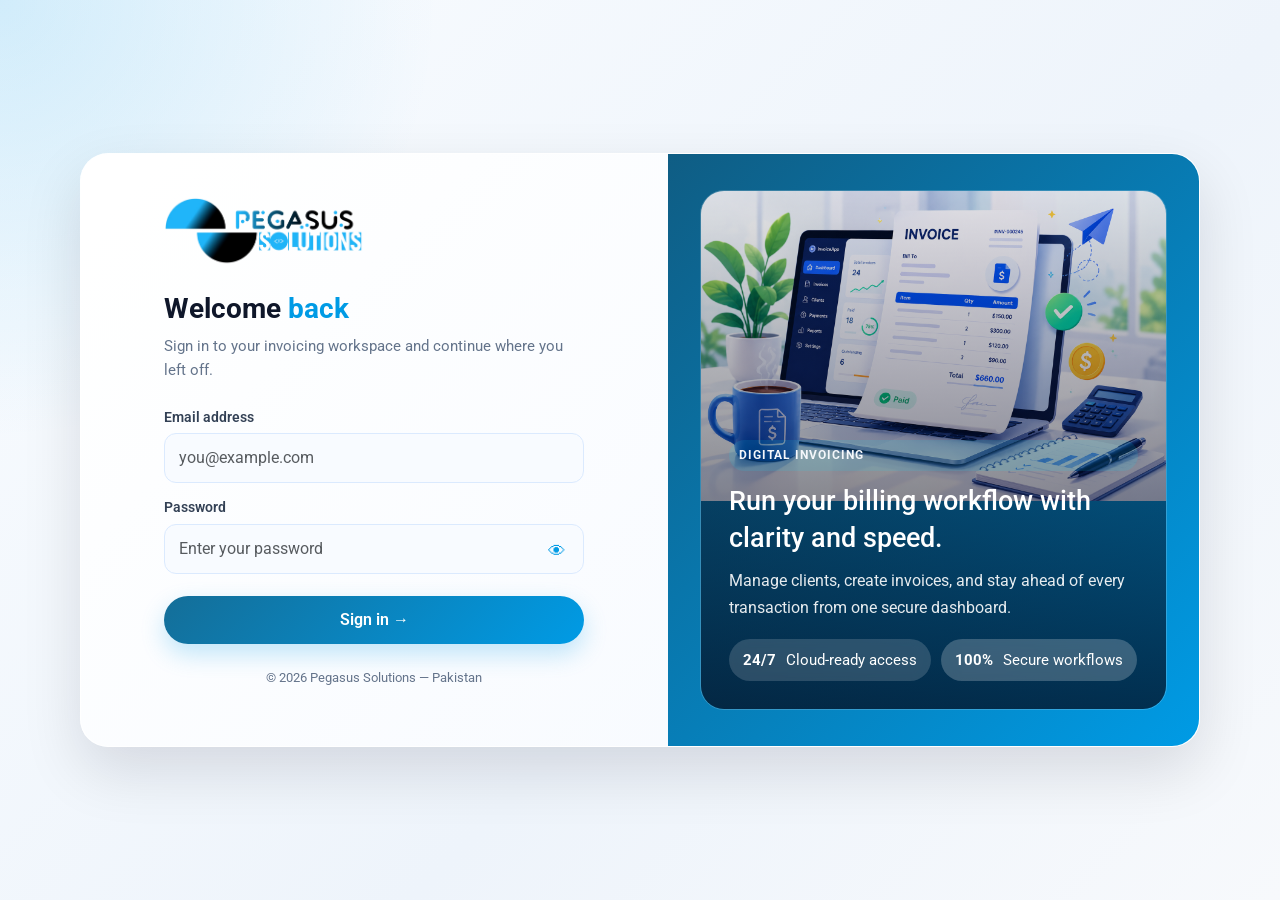
==== frontend/index.html @ a4c46595 "cache versioning" ====
<!DOCTYPE html>
<html lang="en">
<head>
<meta charset="UTF-8">
<meta name="viewport" content="width=device-width, initial-scale=1.0">
<title>Pegasus Solutions | Login</title>
<link href="https://cdn.jsdelivr.net/npm/bootstrap@5.3.2/dist/css/bootstrap.min.css" rel="stylesheet">
<link href="https://fonts.googleapis.com/css2?family=Roboto:wght@300;400;500;600;700&display=swap" rel="stylesheet">
<link rel="stylesheet" href="./assets/css/login.css?v=1.0">
</head>
<body>
<div class="auth-shell">
    <div class="auth-card">
        <div class="form-panel">
            <div class="form-box">
                <img class="logo" src="./assets/images/new_brand.png" alt="Pegasus Solutions logo">
                <h1 class="title">Welcome <span class="color">back</span></h1>
                <p class="subtitle">Sign in to your invoicing workspace and continue where you left off.</p>

                <div class="field-group">
                    <label for="email">Email address</label>
                    <input id="email" type="email" class="form-control" placeholder="you@example.com">
                </div>

                <div class="field-group password-field">
                    <label for="password">Password</label>
                    <input id="password" type="password" class="form-control" placeholder="Enter your password">
                    <button type="button" class="eye-btn" onclick="togglePassword()" aria-label="Toggle password visibility">👁</button>
                </div>

                <button id="loginBtn" class="btn w-100">Sign in →</button>
                <p class="brand-footer">© 2026 Pegasus Solutions — Pakistan</p>
            </div>
        </div>

        <div class="info-panel">
            <div class="info-card image-hero">
                <img src="./assets/images/index.png" alt="Digital invoicing">
                <div class="hero-overlay">
                    <div class="eyebrow">Digital invoicing</div>
                    <h2>Run your billing workflow with clarity and speed.</h2>
                    <p>Manage clients, create invoices, and stay ahead of every transaction from one secure dashboard.</p>

                    <div class="hero-actions">
                        <div class="stat-pill">
                            <strong>24/7</strong>
                            <span>Cloud-ready access</span>
                        </div>
                        <div class="stat-pill secondary-pill">
                            <strong>100%</strong>
                            <span>Secure workflows</span>
                        </div>
                    </div>
                </div>
            </div>
        </div>
    </div>
</div>
<script src="https://cdn.jsdelivr.net/npm/bootstrap@5.3.2/dist/js/bootstrap.bundle.min.js"></script>
<script>
function togglePassword() {
    const input = document.getElementById("password");
    input.type = input.type === "password" ? "text" : "password";
}
</script>
<script type="module" src="./assets/js/pages/login.js?v=1.0"></script>
<div class="toast-container position-fixed bottom-0 end-0 p-3" id="toastContainer" style="z-index:1100;"></div>
</body>
</html>
---- frontend/assets/css/login.css ----
:root {
    --text-muted: #64748b;
    --accent: #009be5;
    --accent-2: #146e98;
    --panel: #ffffff;
    --bg: #f4f7fb;
}

* {
    box-sizing: border-box;
}

body {
    margin: 0;
    min-height: 100vh;
    font-family: 'Roboto', sans-serif;
    background:
        radial-gradient(circle at top left, rgba(0, 155, 229, 0.16), transparent 28%),
        linear-gradient(135deg, #f9fcff 0%, #eef4fb 60%, #f7f9fc 100%);
    color: #0f172a;
    display: grid;
    place-items: center;
    padding: 24px;
}

.auth-shell {
    width: 100%;
    max-width: 1120px;
}

.auth-card {
    display: grid;
    grid-template-columns: 1.05fr 0.95fr;
    background: rgba(255, 255, 255, 0.9);
    border: 1px solid rgba(255, 255, 255, 0.7);
    border-radius: 28px;
    overflow: hidden;
    box-shadow: 0 24px 60px rgba(2, 6, 23, 0.12);
    backdrop-filter: blur(18px);
}

.form-panel {
    padding: 42px 36px;
    display: flex;
    align-items: center;
    justify-content: center;
    background: linear-gradient(135deg, rgba(255,255,255,0.98), rgba(248,251,255,0.95));
}

.form-box {
    width: 100%;
    max-width: 420px;
}

.eyebrow {
    display: inline-flex;
    align-items: center;
    gap: 8px;
    padding: 6px 10px;
    border-radius: 999px;
    background: rgba(0, 217, 255, 0.12);
    color: var(--bg);
    font-size: 0.78rem;
    font-weight: 700;
    letter-spacing: 0.08em;
    text-transform: uppercase;
    margin-bottom: 12px;
}

.logo {
    height: 72px;
    margin-bottom: 24px;
}

.title {
    font-size: clamp(1.7rem, 2.2vw, 2.2rem);
    font-weight: 700;
    margin: 0 0 8px;
    line-height: 1.2;
}

.color {
    color: var(--accent);
}

.subtitle {
    font-size: 0.96rem;
    color: var(--text-muted);
    margin: 0 0 24px;
    line-height: 1.6;
}

.field-group {
    margin-bottom: 14px;
}

.field-group label {
    display: block;
    margin-bottom: 6px;
    font-size: 0.86rem;
    font-weight: 600;
    color: #334155;
}

.form-control {
    width: 100%;
    border-radius: 12px;
    padding: 12px 14px;
    border: 1px solid #dbeafe;
    background: #f8fbff;
    transition: all 0.2s ease;
}

.form-control:focus {
    outline: none;
    border-color: var(--accent);
    box-shadow: 0 0 0 3px rgba(0, 155, 229, 0.14);
    background: #ffffff;
}

.password-field {
    position: relative;
}

.eye-btn {
    position: absolute;
    right: 12px;
    top: 40px;
    border: none;
    background: transparent;
    cursor: pointer;
    font-size: 1.1rem;
    color: var(--accent);
}

#loginBtn {
    border-radius: 999px;
    padding: 12px 16px;
    margin-top: 8px;
    border: none;
    background: linear-gradient(135deg, var(--accent-2) 0%, var(--accent) 100%);
    color: white;
    font-weight: 600;
    box-shadow: 0 10px 24px rgba(0, 155, 229, 0.24);
}

#loginBtn:hover {
    color: white;
    transform: translateY(-1px);
}

.brand-footer {
    margin-top: 24px;
    text-align: center;
    color: var(--text-muted);
    font-size: 0.84rem;
}

.info-panel {
    background: linear-gradient(135deg, #0f5d84 0%, #009be5 100%);
    padding: 32px;
    display: flex;
    align-items: center;
}

.info-card {
    color: white;
    border-radius: 24px;
    overflow: hidden;
    border: 1px solid rgba(255, 255, 255, 0.18);
    box-shadow: inset 0 1px 0 rgba(255,255,255,0.2);
    position: relative;
    min-height: 100%;
}

.image-hero {
    position: relative;
    min-height: 520px;
}

.image-hero img {
    display: block;
    width: 100%;
    height: 100%;
    object-fit: cover;
    object-position: center;
}

.hero-overlay {
    position: absolute;
    inset: 0;
    padding: 28px;
    display: flex;
    flex-direction: column;
    justify-content: flex-end;
    background: linear-gradient(180deg, rgba(2, 6, 23, 0.1) 0%, rgba(2, 6, 23, 0.72) 100%);
}

.hero-overlay h2 {
    font-size: 1.7rem;
    margin: 0 0 10px;
    line-height: 1.35;
    max-width: 420px;
}

.hero-overlay p {
    color: rgba(255,255,255,0.9);
    line-height: 1.7;
    margin: 0 0 18px;
    max-width: 420px;
}

.hero-actions {
    display: flex;
    flex-wrap: wrap;
    gap: 10px;
}

.stat-pill {
    display: inline-flex;
    align-items: center;
    gap: 10px;
    padding: 10px 14px;
    border-radius: 999px;
    background: rgba(255, 255, 255, 0.16);
    font-size: 0.92rem;
    backdrop-filter: blur(8px);
}

.secondary-pill {
    background: rgba(255, 255, 255, 0.22);
}

@media (max-width: 900px) {
    .auth-card {
        grid-template-columns: 1fr;
    }

    .info-panel {
        order: -1;
    }
}

@media (max-width: 576px) {
    body {
        padding: 12px;
    }

    .form-panel {
        padding: 28px 20px;
    }

    .info-panel {
        padding: 20px;
    }

    .logo {
        height: 60px;
    }
}
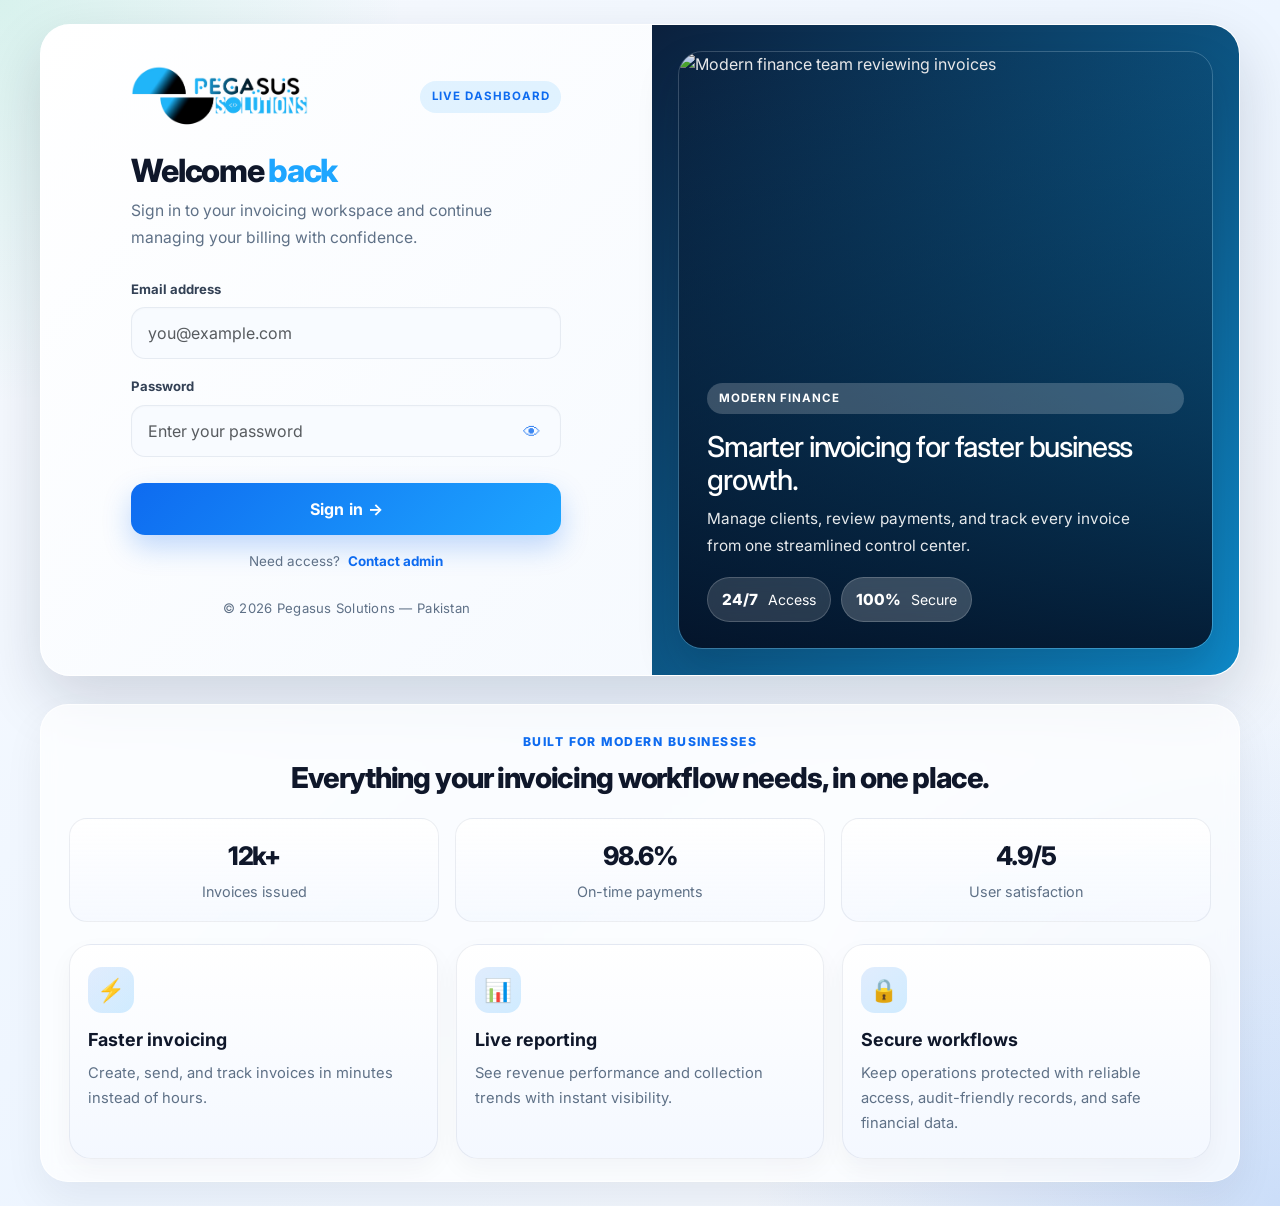
==== commit 10879888: "login update" ====
--- a/frontend/index.html
+++ b/frontend/index.html
@@ -3,19 +3,23 @@
 <head>
 <meta charset="UTF-8">
 <meta name="viewport" content="width=device-width, initial-scale=1.0">
-<title>Pegasus Solutions | Login</title>
+<title>Pegasus Solutions | Secure invoicing</title>
 <link href="https://cdn.jsdelivr.net/npm/bootstrap@5.3.2/dist/css/bootstrap.min.css" rel="stylesheet">
-<link href="https://fonts.googleapis.com/css2?family=Roboto:wght@300;400;500;600;700&display=swap" rel="stylesheet">
-<link rel="stylesheet" href="./assets/css/login.css?v=1.0">
+<link href="https://fonts.googleapis.com/css2?family=Inter:wght@400;500;600;700;800&display=swap" rel="stylesheet">
+<link rel="stylesheet" href="./assets/css/login.css?v=1.4">
 </head>
 <body>
 <div class="auth-shell">
     <div class="auth-card">
         <div class="form-panel">
             <div class="form-box">
-                <img class="logo" src="./assets/images/new_brand.png" alt="Pegasus Solutions logo">
+                <div class="brand-row">
+                    <img class="logo" src="./assets/images/new_brand.png" alt="Pegasus Solutions logo">
+                    <span class="status-badge">Live dashboard</span>
+                </div>
+
                 <h1 class="title">Welcome <span class="color">back</span></h1>
-                <p class="subtitle">Sign in to your invoicing workspace and continue where you left off.</p>
+                <p class="subtitle">Sign in to your invoicing workspace and continue managing your billing with confidence.</p>
 
                 <div class="field-group">
                     <label for="email">Email address</label>
@@ -28,27 +32,31 @@
                     <button type="button" class="eye-btn" onclick="togglePassword()" aria-label="Toggle password visibility">👁</button>
                 </div>
 
-                <button id="loginBtn" class="btn w-100">Sign in →</button>
+                <button id="loginBtn" class="btn w-100">Sign in <span aria-hidden="true">→</span></button>
+                <div class="support-row">
+                    <span>Need access?</span>
+                    <a href="#">Contact admin</a>
+                </div>
                 <p class="brand-footer">© 2026 Pegasus Solutions — Pakistan</p>
             </div>
         </div>
 
         <div class="info-panel">
             <div class="info-card image-hero">
-                <img src="./assets/images/index.png" alt="Digital invoicing">
+                <img src="https://images.unsplash.com/photo-1552664730-d307ca884978?auto=format&fit=crop&w=1200&q=80" alt="Modern finance team reviewing invoices">
                 <div class="hero-overlay">
-                    <div class="eyebrow">Digital invoicing</div>
-                    <h2>Run your billing workflow with clarity and speed.</h2>
-                    <p>Manage clients, create invoices, and stay ahead of every transaction from one secure dashboard.</p>
+                    <div class="eyebrow">Modern finance</div>
+                    <h2>Smarter invoicing for faster business growth.</h2>
+                    <p>Manage clients, review payments, and track every invoice from one streamlined control center.</p>
 
                     <div class="hero-actions">
                         <div class="stat-pill">
                             <strong>24/7</strong>
-                            <span>Cloud-ready access</span>
+                            <span>Access</span>
                         </div>
                         <div class="stat-pill secondary-pill">
                             <strong>100%</strong>
-                            <span>Secure workflows</span>
+                            <span>Secure</span>
                         </div>
                     </div>
                 </div>
@@ -56,6 +64,49 @@
         </div>
     </div>
 </div>
+
+<section class="insight-band" aria-label="Product highlights">
+    <div class="insight-head">
+        <p class="section-kicker">Built for modern businesses</p>
+        <h2>Everything your invoicing workflow needs, in one place.</h2>
+    </div>
+
+    <div class="stat-row">
+        <div class="mini-stat">
+            <strong>12k+</strong>
+            <span>Invoices issued</span>
+        </div>
+        <div class="mini-stat">
+            <strong>98.6%</strong>
+            <span>On-time payments</span>
+        </div>
+        <div class="mini-stat">
+            <strong>4.9/5</strong>
+            <span>User satisfaction</span>
+        </div>
+    </div>
+
+    <div class="feature-grid">
+        <article class="feature-card">
+            <div class="feature-icon">⚡</div>
+            <h3>Faster invoicing</h3>
+            <p>Create, send, and track invoices in minutes instead of hours.</p>
+        </article>
+
+        <article class="feature-card">
+            <div class="feature-icon">📊</div>
+            <h3>Live reporting</h3>
+            <p>See revenue performance and collection trends with instant visibility.</p>
+        </article>
+
+        <article class="feature-card">
+            <div class="feature-icon">🔒</div>
+            <h3>Secure workflows</h3>
+            <p>Keep operations protected with reliable access, audit-friendly records, and safe financial data.</p>
+        </article>
+    </div>
+</section>
+
 <script src="https://cdn.jsdelivr.net/npm/bootstrap@5.3.2/dist/js/bootstrap.bundle.min.js"></script>
 <script>
 function togglePassword() {
@@ -63,7 +114,7 @@
     input.type = input.type === "password" ? "text" : "password";
 }
 </script>
-<script type="module" src="./assets/js/pages/login.js?v=1.0"></script>
+<script type="module" src="./assets/js/pages/login.js?v=1.4"></script>
 <div class="toast-container position-fixed bottom-0 end-0 p-3" id="toastContainer" style="z-index:1100;"></div>
 </body>
 </html>
--- a/frontend/assets/css/login.css
+++ b/frontend/assets/css/login.css
@@ -1,9 +1,13 @@
 :root {
-    --text-muted: #64748b;
-    --accent: #009be5;
-    --accent-2: #146e98;
-    --panel: #ffffff;
-    --bg: #f4f7fb;
+    --text: #0f172a;
+    --text-muted: #5f7187;
+    --accent: #1ea6ff;
+    --accent-strong: #0e6bf0;
+    --accent-soft: rgba(30, 166, 255, 0.12);
+    --panel: rgba(255, 255, 255, 0.9);
+    --panel-strong: #f6faff;
+    --border: rgba(148, 163, 184, 0.18);
+    --shadow: 0 24px 60px rgba(15, 23, 42, 0.15);
 }
 
 * {
@@ -13,11 +17,12 @@
 body {
     margin: 0;
     min-height: 100vh;
-    font-family: 'Roboto', sans-serif;
+    font-family: 'Inter', sans-serif;
     background:
-        radial-gradient(circle at top left, rgba(0, 155, 229, 0.16), transparent 28%),
-        linear-gradient(135deg, #f9fcff 0%, #eef4fb 60%, #f7f9fc 100%);
-    color: #0f172a;
+        radial-gradient(circle at top left, rgba(16, 185, 129, 0.14), transparent 23%),
+        radial-gradient(circle at bottom right, rgba(14, 107, 240, 0.18), transparent 30%),
+        linear-gradient(135deg, #f9fbff 0%, #edf5ff 52%, #f5f7fb 100%);
+    color: var(--text);
     display: grid;
     place-items: center;
     padding: 24px;
@@ -25,58 +30,189 @@
 
 .auth-shell {
     width: 100%;
-    max-width: 1120px;
+    max-width: 1200px;
 }
 
 .auth-card {
     display: grid;
-    grid-template-columns: 1.05fr 0.95fr;
-    background: rgba(255, 255, 255, 0.9);
-    border: 1px solid rgba(255, 255, 255, 0.7);
+    grid-template-columns: 1.02fr 0.98fr;
+    background: var(--panel);
+    border: 1px solid rgba(255, 255, 255, 0.8);
+    border-radius: 30px;
+    overflow: hidden;
+    box-shadow: var(--shadow);
+    backdrop-filter: blur(16px);
+}
+
+.insight-band {
+    width: min(1200px, calc(100% - 24px));
+    margin: 28px auto 0;
+    padding: 28px 28px 10px;
+    background: rgba(255, 255, 255, 0.72);
+    border: 1px solid rgba(255, 255, 255, 0.75);
     border-radius: 28px;
-    overflow: hidden;
-    box-shadow: 0 24px 60px rgba(2, 6, 23, 0.12);
-    backdrop-filter: blur(18px);
+    box-shadow: 0 18px 40px rgba(15, 23, 42, 0.06);
+    backdrop-filter: blur(10px);
+}
+
+.insight-head {
+    text-align: center;
+    max-width: 700px;
+    margin: 0 auto 24px;
+}
+
+.section-kicker {
+    margin: 0 0 10px;
+    color: var(--accent-strong);
+    font-size: 0.76rem;
+    font-weight: 800;
+    letter-spacing: 0.12em;
+    text-transform: uppercase;
+}
+
+.insight-head h2 {
+    margin: 0;
+    font-size: clamp(1.8rem, 2vw, 2.5rem);
+    font-weight: 800;
+    letter-spacing: -0.04em;
+    line-height: 1.15;
+    color: var(--text);
+}
+
+.stat-row {
+    display: grid;
+    grid-template-columns: repeat(3, minmax(0, 1fr));
+    gap: 16px;
+    margin-bottom: 22px;
+}
+
+.mini-stat {
+    display: flex;
+    flex-direction: column;
+    align-items: center;
+    text-align: center;
+    padding: 18px 16px;
+    border: 1px solid var(--border);
+    border-radius: 18px;
+    background: linear-gradient(180deg, rgba(255,255,255,0.9), rgba(244, 248, 255, 0.8));
+}
+
+.mini-stat strong {
+    font-size: clamp(1.5rem, 2vw, 2rem);
+    font-weight: 800;
+    letter-spacing: -0.04em;
+    color: var(--text);
+}
+
+.mini-stat span {
+    margin-top: 6px;
+    color: var(--text-muted);
+    font-size: 0.9rem;
+}
+
+.feature-grid {
+    display: grid;
+    grid-template-columns: repeat(3, minmax(0, 1fr));
+    gap: 18px;
+    padding-bottom: 12px;
+}
+
+.feature-card {
+    background: linear-gradient(180deg, #ffffff, #f4f8ff);
+    border: 1px solid var(--border);
+    border-radius: 22px;
+    padding: 22px 18px;
+    box-shadow: 0 10px 26px rgba(15, 23, 42, 0.04);
+}
+
+.feature-icon {
+    width: 46px;
+    height: 46px;
+    display: inline-flex;
+    align-items: center;
+    justify-content: center;
+    background: linear-gradient(135deg, rgba(14, 107, 240, 0.12), rgba(30, 166, 255, 0.2));
+    border-radius: 14px;
+    font-size: 1.4rem;
+    margin-bottom: 16px;
+}
+
+.feature-card h3 {
+    margin: 0 0 10px;
+    font-size: 1.12rem;
+    font-weight: 700;
+    color: var(--text);
+}
+
+.feature-card p {
+    margin: 0;
+    color: var(--text-muted);
+    line-height: 1.7;
+    font-size: 0.92rem;
 }
 
 .form-panel {
-    padding: 42px 36px;
+    padding: 40px 36px;
     display: flex;
     align-items: center;
     justify-content: center;
-    background: linear-gradient(135deg, rgba(255,255,255,0.98), rgba(248,251,255,0.95));
+    background: linear-gradient(135deg, rgba(255, 255, 255, 0.96), rgba(246, 250, 255, 0.94));
 }
 
 .form-box {
     width: 100%;
-    max-width: 420px;
+    max-width: 430px;
+}
+
+.brand-row {
+    display: flex;
+    align-items: center;
+    justify-content: space-between;
+    gap: 12px;
+    margin-bottom: 24px;
+}
+
+.logo {
+    height: 64px;
+    max-width: 200px;
+    object-fit: contain;
+}
+
+.status-badge {
+    display: inline-flex;
+    align-items: center;
+    justify-content: center;
+    padding: 7px 12px;
+    border-radius: 999px;
+    background: var(--accent-soft);
+    color: var(--accent-strong);
+    font-size: 0.72rem;
+    font-weight: 700;
+    letter-spacing: 0.08em;
+    text-transform: uppercase;
 }
 
 .eyebrow {
     display: inline-flex;
     align-items: center;
     gap: 8px;
-    padding: 6px 10px;
+    padding: 7px 12px;
     border-radius: 999px;
-    background: rgba(0, 217, 255, 0.12);
-    color: var(--bg);
-    font-size: 0.78rem;
+    background: rgba(255, 255, 255, 0.2);
+    color: #ffffff;
+    font-size: 0.72rem;
     font-weight: 700;
     letter-spacing: 0.08em;
     text-transform: uppercase;
-    margin-bottom: 12px;
-}
-
-.logo {
-    height: 72px;
-    margin-bottom: 24px;
+    margin-bottom: 16px;
 }
 
 .title {
-    font-size: clamp(1.7rem, 2.2vw, 2.2rem);
-    font-weight: 700;
-    margin: 0 0 8px;
-    line-height: 1.2;
+    font-size: clamp(2rem, 2.2vw, 2.5rem);
+    font-weight: 800;
+    margin: 0 0 10px;
+    line-height: 1.1;
+    letter-spacing: -0.04em;
 }
 
 .color {
@@ -84,37 +220,39 @@
 }
 
 .subtitle {
-    font-size: 0.96rem;
+    font-size: 0.98rem;
     color: var(--text-muted);
-    margin: 0 0 24px;
-    line-height: 1.6;
+    margin: 0 0 28px;
+    line-height: 1.7;
 }
 
 .field-group {
-    margin-bottom: 14px;
+    margin-bottom: 18px;
 }
 
 .field-group label {
     display: block;
-    margin-bottom: 6px;
-    font-size: 0.86rem;
-    font-weight: 600;
+    margin-bottom: 8px;
+    font-size: 0.82rem;
+    font-weight: 700;
     color: #334155;
 }
 
 .form-control {
     width: 100%;
-    border-radius: 12px;
-    padding: 12px 14px;
-    border: 1px solid #dbeafe;
+    border-radius: 14px;
+    padding: 13px 16px;
+    border: 1px solid var(--border);
     background: #f8fbff;
+    color: var(--text);
     transition: all 0.2s ease;
+    box-shadow: inset 0 1px 2px rgba(15, 23, 42, 0.02);
 }
 
 .form-control:focus {
     outline: none;
-    border-color: var(--accent);
-    box-shadow: 0 0 0 3px rgba(0, 155, 229, 0.14);
+    border-color: rgba(30, 166, 255, 0.7);
+    box-shadow: 0 0 0 4px rgba(30, 166, 255, 0.12);
     background: #ffffff;
 }
 
@@ -124,43 +262,68 @@
 
 .eye-btn {
     position: absolute;
-    right: 12px;
-    top: 40px;
+    right: 14px;
+    top: 41px;
     border: none;
     background: transparent;
     cursor: pointer;
     font-size: 1.1rem;
-    color: var(--accent);
+    color: var(--accent-strong);
+    opacity: 0.8;
 }
 
 #loginBtn {
-    border-radius: 999px;
-    padding: 12px 16px;
+    border-radius: 14px;
+    padding: 14px 18px;
     margin-top: 8px;
     border: none;
-    background: linear-gradient(135deg, var(--accent-2) 0%, var(--accent) 100%);
+    background: linear-gradient(135deg, var(--accent-strong) 0%, var(--accent) 100%);
     color: white;
-    font-weight: 600;
-    box-shadow: 0 10px 24px rgba(0, 155, 229, 0.24);
+    font-weight: 700;
+    letter-spacing: 0.02em;
+    box-shadow: 0 12px 28px rgba(14, 107, 240, 0.25);
+    transition: transform 0.2s ease, box-shadow 0.2s ease;
 }
 
 #loginBtn:hover {
     color: white;
     transform: translateY(-1px);
+    box-shadow: 0 14px 30px rgba(14, 107, 240, 0.3);
+}
+
+#loginBtn:active {
+    transform: translateY(0);
+}
+
+.support-row {
+    display: flex;
+    align-items: center;
+    justify-content: center;
+    gap: 8px;
+    margin-top: 16px;
+    color: var(--text-muted);
+    font-size: 0.84rem;
+}
+
+.support-row a {
+    color: var(--accent-strong);
+    text-decoration: none;
+    font-weight: 700;
 }
 
 .brand-footer {
-    margin-top: 24px;
+    margin-top: 28px;
     text-align: center;
     color: var(--text-muted);
-    font-size: 0.84rem;
+    font-size: 0.82rem;
+    letter-spacing: 0.02em;
 }
 
 .info-panel {
-    background: linear-gradient(135deg, #0f5d84 0%, #009be5 100%);
-    padding: 32px;
-    display: flex;
-    align-items: center;
+    background: linear-gradient(135deg, #0b203d 0%, #0e8ac9 100%);
+    padding: 26px;
+    display: flex;
+    align-items: stretch;
 }
 
 .info-card {
@@ -168,14 +331,15 @@
     border-radius: 24px;
     overflow: hidden;
     border: 1px solid rgba(255, 255, 255, 0.18);
-    box-shadow: inset 0 1px 0 rgba(255,255,255,0.2);
     position: relative;
+    width: 100%;
     min-height: 100%;
+    box-shadow: 0 20px 40px rgba(8, 23, 43, 0.18);
 }
 
 .image-hero {
     position: relative;
-    min-height: 520px;
+    min-height: 560px;
 }
 
 .image-hero img {
@@ -184,30 +348,33 @@
     height: 100%;
     object-fit: cover;
     object-position: center;
+    filter: saturate(1.08) contrast(1.04);
 }
 
 .hero-overlay {
     position: absolute;
     inset: 0;
-    padding: 28px;
+    padding: 28px 28px 26px;
     display: flex;
     flex-direction: column;
     justify-content: flex-end;
-    background: linear-gradient(180deg, rgba(2, 6, 23, 0.1) 0%, rgba(2, 6, 23, 0.72) 100%);
+    background: linear-gradient(180deg, rgba(2, 6, 23, 0.08) 0%, rgba(2, 6, 23, 0.82) 100%);
 }
 
 .hero-overlay h2 {
-    font-size: 1.7rem;
+    font-size: clamp(1.8rem, 2vw, 2.5rem);
     margin: 0 0 10px;
-    line-height: 1.35;
-    max-width: 420px;
+    line-height: 1.15;
+    letter-spacing: -0.04em;
+    max-width: 440px;
 }
 
 .hero-overlay p {
     color: rgba(255,255,255,0.9);
     line-height: 1.7;
     margin: 0 0 18px;
-    max-width: 420px;
+    max-width: 440px;
+    font-size: 0.96rem;
 }
 
 .hero-actions {
@@ -222,13 +389,19 @@
     gap: 10px;
     padding: 10px 14px;
     border-radius: 999px;
-    background: rgba(255, 255, 255, 0.16);
-    font-size: 0.92rem;
+    background: rgba(255, 255, 255, 0.14);
     backdrop-filter: blur(8px);
+    border: 1px solid rgba(255,255,255,0.18);
+    font-size: 0.88rem;
+}
+
+.stat-pill strong {
+    font-size: 0.96rem;
+    font-weight: 800;
 }
 
 .secondary-pill {
-    background: rgba(255, 255, 255, 0.22);
+    background: rgba(255, 255, 255, 0.2);
 }
 
 @media (max-width: 900px) {
@@ -238,6 +411,16 @@
 
     .info-panel {
         order: -1;
+        padding: 18px;
+    }
+
+    .image-hero {
+        min-height: 420px;
+    }
+
+    .stat-row,
+    .feature-grid {
+        grid-template-columns: 1fr;
     }
 }
 
@@ -250,11 +433,21 @@
         padding: 28px 20px;
     }
 
-    .info-panel {
-        padding: 20px;
+    .brand-row {
+        align-items: flex-start;
+        flex-direction: column;
+        margin-bottom: 18px;
     }
 
     .logo {
-        height: 60px;
+        height: 52px;
+    }
+
+    .hero-overlay {
+        padding: 20px 18px 18px;
+    }
+
+    .insight-band {
+        padding: 24px 18px 8px;
     }
 }
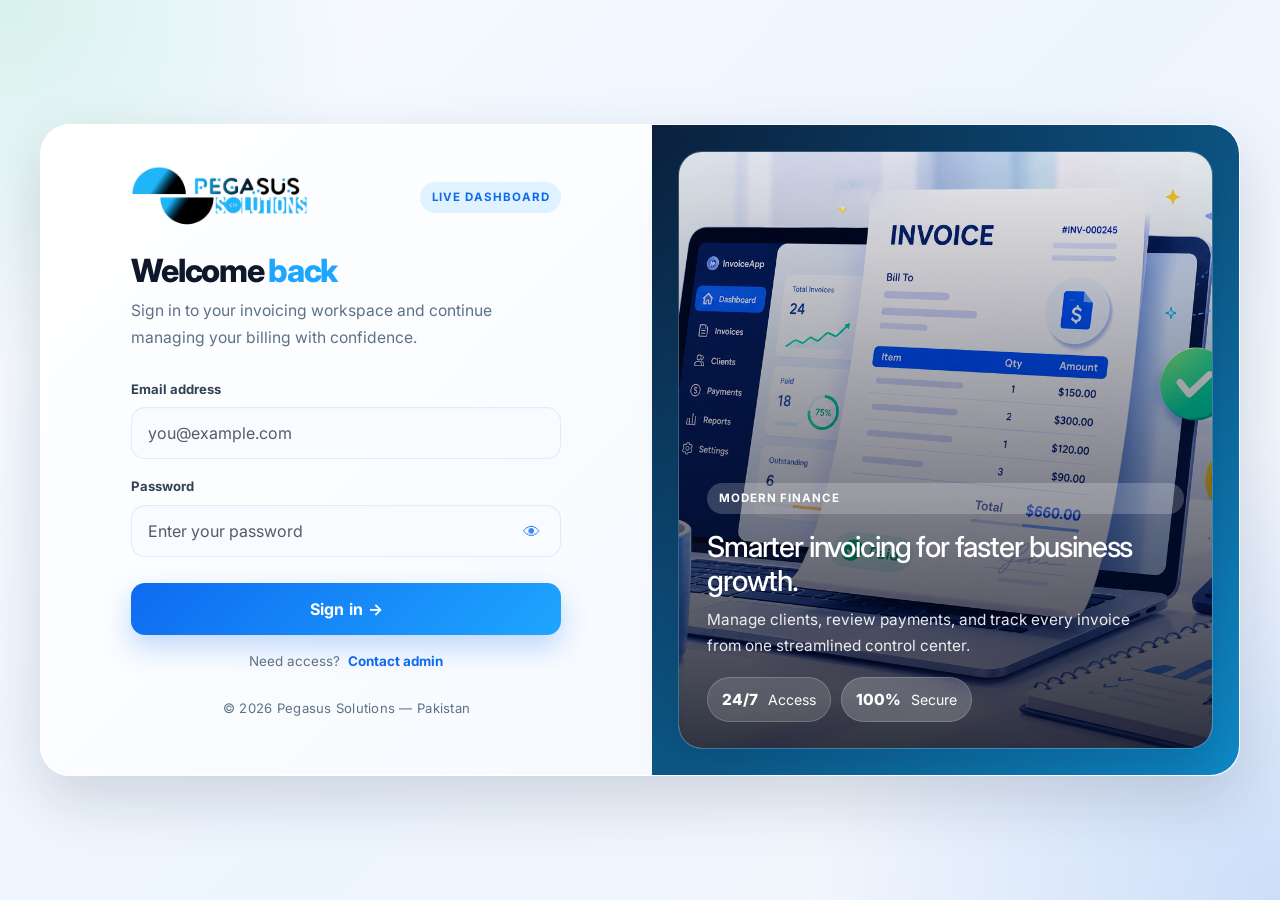
==== commit 9e8b0220: "index" ====
--- a/frontend/index.html
+++ b/frontend/index.html
@@ -6,7 +6,7 @@
 <title>Pegasus Solutions | Secure invoicing</title>
 <link href="https://cdn.jsdelivr.net/npm/bootstrap@5.3.2/dist/css/bootstrap.min.css" rel="stylesheet">
 <link href="https://fonts.googleapis.com/css2?family=Inter:wght@400;500;600;700;800&display=swap" rel="stylesheet">
-<link rel="stylesheet" href="./assets/css/login.css?v=1.4">
+<link rel="stylesheet" href="./assets/css/login.css?v=1.5">
 </head>
 <body>
 <div class="auth-shell">
@@ -43,7 +43,7 @@
 
         <div class="info-panel">
             <div class="info-card image-hero">
-                <img src="https://images.unsplash.com/photo-1552664730-d307ca884978?auto=format&fit=crop&w=1200&q=80" alt="Modern finance team reviewing invoices">
+                <img src="./assets/images/index.png" alt="Invoice and finance dashboard on a laptop">
                 <div class="hero-overlay">
                     <div class="eyebrow">Modern finance</div>
                     <h2>Smarter invoicing for faster business growth.</h2>
@@ -65,48 +65,6 @@
     </div>
 </div>
 
-<section class="insight-band" aria-label="Product highlights">
-    <div class="insight-head">
-        <p class="section-kicker">Built for modern businesses</p>
-        <h2>Everything your invoicing workflow needs, in one place.</h2>
-    </div>
-
-    <div class="stat-row">
-        <div class="mini-stat">
-            <strong>12k+</strong>
-            <span>Invoices issued</span>
-        </div>
-        <div class="mini-stat">
-            <strong>98.6%</strong>
-            <span>On-time payments</span>
-        </div>
-        <div class="mini-stat">
-            <strong>4.9/5</strong>
-            <span>User satisfaction</span>
-        </div>
-    </div>
-
-    <div class="feature-grid">
-        <article class="feature-card">
-            <div class="feature-icon">⚡</div>
-            <h3>Faster invoicing</h3>
-            <p>Create, send, and track invoices in minutes instead of hours.</p>
-        </article>
-
-        <article class="feature-card">
-            <div class="feature-icon">📊</div>
-            <h3>Live reporting</h3>
-            <p>See revenue performance and collection trends with instant visibility.</p>
-        </article>
-
-        <article class="feature-card">
-            <div class="feature-icon">🔒</div>
-            <h3>Secure workflows</h3>
-            <p>Keep operations protected with reliable access, audit-friendly records, and safe financial data.</p>
-        </article>
-    </div>
-</section>
-
 <script src="https://cdn.jsdelivr.net/npm/bootstrap@5.3.2/dist/js/bootstrap.bundle.min.js"></script>
 <script>
 function togglePassword() {
--- a/frontend/assets/css/login.css
+++ b/frontend/assets/css/login.css
@@ -44,113 +44,6 @@
     backdrop-filter: blur(16px);
 }
 
-.insight-band {
-    width: min(1200px, calc(100% - 24px));
-    margin: 28px auto 0;
-    padding: 28px 28px 10px;
-    background: rgba(255, 255, 255, 0.72);
-    border: 1px solid rgba(255, 255, 255, 0.75);
-    border-radius: 28px;
-    box-shadow: 0 18px 40px rgba(15, 23, 42, 0.06);
-    backdrop-filter: blur(10px);
-}
-
-.insight-head {
-    text-align: center;
-    max-width: 700px;
-    margin: 0 auto 24px;
-}
-
-.section-kicker {
-    margin: 0 0 10px;
-    color: var(--accent-strong);
-    font-size: 0.76rem;
-    font-weight: 800;
-    letter-spacing: 0.12em;
-    text-transform: uppercase;
-}
-
-.insight-head h2 {
-    margin: 0;
-    font-size: clamp(1.8rem, 2vw, 2.5rem);
-    font-weight: 800;
-    letter-spacing: -0.04em;
-    line-height: 1.15;
-    color: var(--text);
-}
-
-.stat-row {
-    display: grid;
-    grid-template-columns: repeat(3, minmax(0, 1fr));
-    gap: 16px;
-    margin-bottom: 22px;
-}
-
-.mini-stat {
-    display: flex;
-    flex-direction: column;
-    align-items: center;
-    text-align: center;
-    padding: 18px 16px;
-    border: 1px solid var(--border);
-    border-radius: 18px;
-    background: linear-gradient(180deg, rgba(255,255,255,0.9), rgba(244, 248, 255, 0.8));
-}
-
-.mini-stat strong {
-    font-size: clamp(1.5rem, 2vw, 2rem);
-    font-weight: 800;
-    letter-spacing: -0.04em;
-    color: var(--text);
-}
-
-.mini-stat span {
-    margin-top: 6px;
-    color: var(--text-muted);
-    font-size: 0.9rem;
-}
-
-.feature-grid {
-    display: grid;
-    grid-template-columns: repeat(3, minmax(0, 1fr));
-    gap: 18px;
-    padding-bottom: 12px;
-}
-
-.feature-card {
-    background: linear-gradient(180deg, #ffffff, #f4f8ff);
-    border: 1px solid var(--border);
-    border-radius: 22px;
-    padding: 22px 18px;
-    box-shadow: 0 10px 26px rgba(15, 23, 42, 0.04);
-}
-
-.feature-icon {
-    width: 46px;
-    height: 46px;
-    display: inline-flex;
-    align-items: center;
-    justify-content: center;
-    background: linear-gradient(135deg, rgba(14, 107, 240, 0.12), rgba(30, 166, 255, 0.2));
-    border-radius: 14px;
-    font-size: 1.4rem;
-    margin-bottom: 16px;
-}
-
-.feature-card h3 {
-    margin: 0 0 10px;
-    font-size: 1.12rem;
-    font-weight: 700;
-    color: var(--text);
-}
-
-.feature-card p {
-    margin: 0;
-    color: var(--text-muted);
-    line-height: 1.7;
-    font-size: 0.92rem;
-}
-
 .form-panel {
     padding: 40px 36px;
     display: flex;
@@ -418,10 +311,6 @@
         min-height: 420px;
     }
 
-    .stat-row,
-    .feature-grid {
-        grid-template-columns: 1fr;
-    }
 }
 
 @media (max-width: 576px) {
@@ -447,7 +336,4 @@
         padding: 20px 18px 18px;
     }
 
-    .insight-band {
-        padding: 24px 18px 8px;
-    }
 }
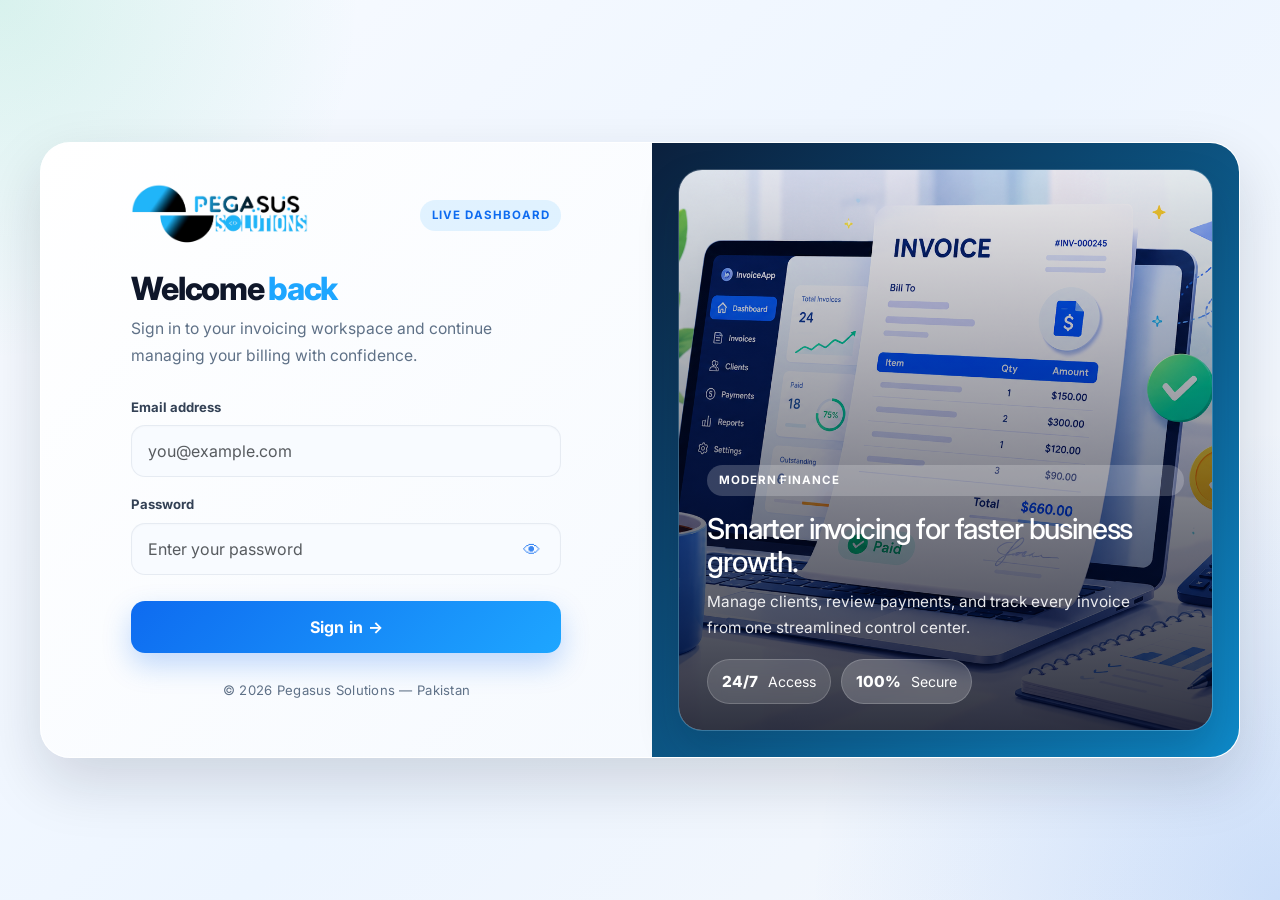
==== commit b610353d: "login edit" ====
--- a/frontend/index.html
+++ b/frontend/index.html
@@ -6,7 +6,7 @@
 <title>Pegasus Solutions | Secure invoicing</title>
 <link href="https://cdn.jsdelivr.net/npm/bootstrap@5.3.2/dist/css/bootstrap.min.css" rel="stylesheet">
 <link href="https://fonts.googleapis.com/css2?family=Inter:wght@400;500;600;700;800&display=swap" rel="stylesheet">
-<link rel="stylesheet" href="./assets/css/login.css?v=1.5">
+<link rel="stylesheet" href="./assets/css/login.css?v=1.6">
 </head>
 <body>
 <div class="auth-shell">
@@ -33,10 +33,6 @@
                 </div>
 
                 <button id="loginBtn" class="btn w-100">Sign in <span aria-hidden="true">→</span></button>
-                <div class="support-row">
-                    <span>Need access?</span>
-                    <a href="#">Contact admin</a>
-                </div>
                 <p class="brand-footer">© 2026 Pegasus Solutions — Pakistan</p>
             </div>
         </div>
--- a/frontend/assets/css/login.css
+++ b/frontend/assets/css/login.css
@@ -188,22 +188,6 @@
     transform: translateY(0);
 }
 
-.support-row {
-    display: flex;
-    align-items: center;
-    justify-content: center;
-    gap: 8px;
-    margin-top: 16px;
-    color: var(--text-muted);
-    font-size: 0.84rem;
-}
-
-.support-row a {
-    color: var(--accent-strong);
-    text-decoration: none;
-    font-weight: 700;
-}
-
 .brand-footer {
     margin-top: 28px;
     text-align: center;
